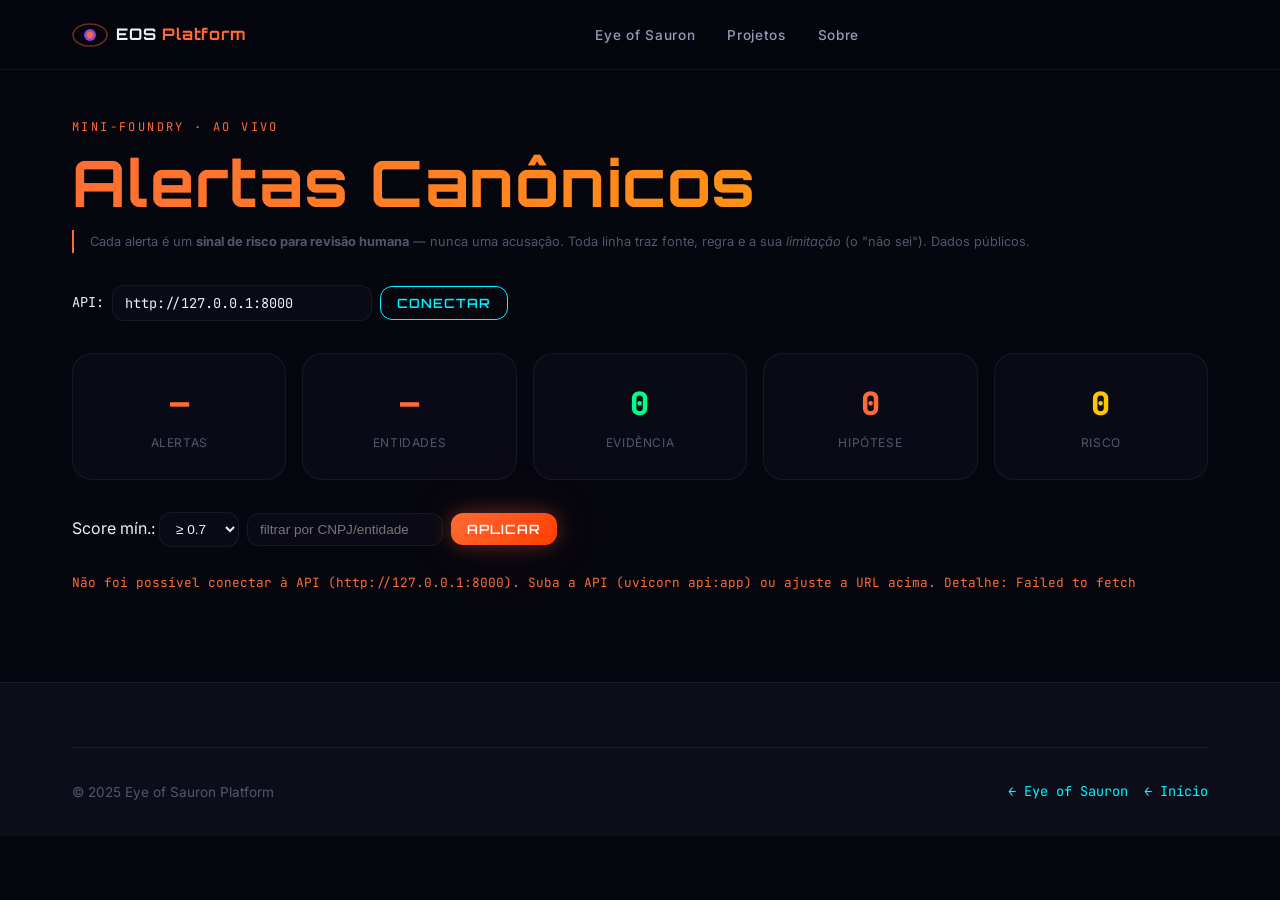
==== projects/eye-of-sauron/alertas.html @ 14bd3cc0 "feat: plataforma EOS (3 marcas) + página de alertas ao vivo Site-plataforma com identidade unificada" ====
<!DOCTYPE html>
<html lang="pt-BR">
<head>
  <meta charset="UTF-8" />
  <meta name="viewport" content="width=device-width, initial-scale=1.0" />
  <meta name="description" content="Alertas ao vivo — Eye of Sauron. Sinais de risco em dados públicos, servidos pela API do mini-Foundry. Para revisão humana, nunca acusações." />
  <title>Alertas ao vivo — Eye of Sauron</title>
  <link rel="stylesheet" href="../../assets/css/global.css" />
  <link rel="stylesheet" href="../../assets/css/brand-hub.css" />
  <style>
    .alertas-wrap { padding-top: calc(var(--navbar-height) + var(--space-2xl)); }
    .alertas-config {
      display: flex; gap: var(--space-sm); flex-wrap: wrap; align-items: center;
      margin-bottom: var(--space-xl); font-family: var(--font-mono); font-size: 0.85rem;
    }
    .alertas-config input {
      background: var(--bg-card); border: 1px solid var(--border-subtle);
      color: var(--text-primary); padding: 8px 12px; border-radius: var(--radius-md);
      font-family: var(--font-mono); font-size: 0.85rem;
    }
    #api-base { min-width: 260px; }
    .alertas-stats { display: grid; grid-template-columns: repeat(auto-fit, minmax(120px, 1fr));
      gap: var(--space-md); margin-bottom: var(--space-xl); }
    .kpi { background: var(--bg-card); border: 1px solid var(--border-subtle);
      border-radius: var(--radius-lg); padding: var(--space-lg); text-align: center; }
    .kpi-num { display: block; font-size: 2rem; font-weight: 800; color: var(--neon-amber);
      font-family: var(--font-mono); }
    .kpi-label { font-size: 0.75rem; color: var(--text-muted); text-transform: uppercase;
      letter-spacing: 0.05em; }
    .alertas-filtros { display: flex; gap: var(--space-sm); flex-wrap: wrap;
      align-items: center; margin-bottom: var(--space-lg); }
    .alertas-filtros select, .alertas-filtros input {
      background: var(--bg-card); border: 1px solid var(--border-subtle);
      color: var(--text-primary); padding: 8px 12px; border-radius: var(--radius-md);
      font-size: 0.85rem; }
    .alertas-status { font-family: var(--font-mono); font-size: 0.8rem;
      color: var(--text-muted); margin-bottom: var(--space-lg); }
    .alertas-status.ok { color: var(--neon-green); }
    .alertas-status.erro { color: var(--neon-amber); }
    #alertas-list { display: grid; gap: var(--space-md); }
    .alerta-card { padding: var(--space-lg); }
    .alerta-head { display: flex; align-items: center; gap: var(--space-sm); flex-wrap: wrap;
      margin-bottom: var(--space-sm); }
    .alerta-dot { width: 10px; height: 10px; border-radius: 50%; flex-shrink: 0; }
    .alerta-tipo { font-size: 1.05rem; margin: 0; }
    .alerta-score { margin-left: auto; font-family: var(--font-mono); font-size: 0.8rem;
      color: var(--text-muted); }
    .alerta-ent, .alerta-regra, .alerta-fonte, .alerta-limit {
      font-size: 0.9rem; margin: 4px 0; line-height: 1.5; }
    .alerta-fonte { color: var(--text-muted); font-size: 0.8rem; }
    .alerta-limit { color: var(--text-secondary); }
    .alertas-empty { color: var(--text-muted); text-align: center; padding: var(--space-2xl); }
    .alertas-disclaimer { font-size: 0.8rem; color: var(--text-muted);
      border-left: 2px solid var(--neon-amber); padding-left: var(--space-md);
      margin-bottom: var(--space-xl); }
  </style>
  <link rel="icon" type="image/svg+xml" href="../../assets/images/favicon.svg" />
</head>

<body class="brand-amber">
  <!-- NAVBAR -->
  <nav class="navbar" id="navbar">
    <div class="container navbar-inner">
      <a href="../../index.html" class="navbar-logo">
        <svg class="logo-eye" viewBox="0 0 36 36" fill="none"><ellipse cx="18" cy="18" rx="17" ry="11" stroke="#ff6b35" stroke-width="1.5" opacity="0.4"/><circle cx="18" cy="18" r="6" fill="url(#egA)"/><circle cx="18" cy="18" r="3" fill="#ff6b35" opacity="0.9"/><defs><radialGradient id="egA" cx="50%" cy="50%" r="50%"><stop offset="0%" stop-color="#ff6b35"/><stop offset="100%" stop-color="#7c3aed"/></radialGradient></defs></svg>
        <span>EOS <span class="accent">Platform</span></span>
      </a>
      <ul class="navbar-links" id="nav-links">
        <li><a href="index.html">Eye of Sauron</a></li>
        <li><a href="../index.html">Projetos</a></li>
        <li><a href="../../about.html">Sobre</a></li>
      </ul>
      <div class="navbar-actions">
        <button class="navbar-hamburger" id="hamburger"><span></span><span></span><span></span></button>
      </div>
    </div>
  </nav>

  <main class="container alertas-wrap">
    <span class="section-label" style="color: var(--neon-amber)">Mini-Foundry · ao vivo</span>
    <h1 class="gradient-text-amber" style="margin: 0.25rem 0 0.5rem;">Alertas Canônicos</h1>
    <p class="alertas-disclaimer">
      Cada alerta é um <strong>sinal de risco para revisão humana</strong> — nunca uma acusação.
      Toda linha traz fonte, regra e a sua <em>limitação</em> (o "não sei"). Dados públicos.
    </p>

    <!-- Config da API -->
    <div class="alertas-config">
      <label for="api-base">API:</label>
      <input id="api-base" type="text" placeholder="http://127.0.0.1:8000" />
      <button id="api-save" class="btn btn-outline" style="padding:8px 16px;">Conectar</button>
    </div>

    <!-- KPIs -->
    <div id="alertas-stats" class="alertas-stats"></div>

    <!-- Filtros -->
    <div class="alertas-filtros">
      <label>Score mín.:
        <select id="flt-score">
          <option value="">todos</option>
          <option value="0.5">≥ 0.5</option>
          <option value="0.7" selected>≥ 0.7</option>
          <option value="0.9">≥ 0.9</option>
        </select>
      </label>
      <input id="flt-entidade" type="text" placeholder="filtrar por CNPJ/entidade" />
      <button id="flt-aplicar" class="btn btn-amber" style="padding:8px 16px;">Aplicar</button>
    </div>

    <p id="alertas-status" class="alertas-status"></p>

    <!-- Lista -->
    <div id="alertas-list"></div>
  </main>

  <footer style="margin-top: var(--space-3xl);">
    <div class="container">
      <div class="footer-bottom" style="border-top: 1px solid var(--border-subtle); padding-top: var(--space-xl);">
        <p style="color: var(--text-muted); font-size: 0.85rem;">© 2025 Eye of Sauron Platform</p>
        <div style="display:flex; gap: 1rem;">
          <a href="index.html" style="color: var(--neon-cyan); font-size: 0.85rem; font-family: var(--font-mono);">← Eye of Sauron</a>
          <a href="../../index.html" style="color: var(--neon-cyan); font-size: 0.85rem; font-family: var(--font-mono);">← Início</a>
        </div>
      </div>
    </div>
  </footer>

  <script src="../../assets/js/alertas.js"></script>
</body>
</html>
---- assets/css/global.css ----
/* ============================================================
   EYE OF SAURON PLATFORM — Global Design System
   ============================================================ */

@import url('https://fonts.googleapis.com/css2?family=Orbitron:wght@400;500;600;700;800;900&family=Inter:wght@300;400;500;600;700&family=JetBrains+Mono:wght@400;500&display=swap');

/* ── CSS Custom Properties ─────────────────────────────────── */
:root {
  /* Background */
  --bg-primary:    #06060f;
  --bg-secondary:  #0d0d1a;
  --bg-card:       rgba(13, 13, 26, 0.7);
  --bg-glass:      rgba(255, 255, 255, 0.04);

  /* Neon Colors */
  --neon-cyan:     #00f5ff;
  --neon-purple:   #7c3aed;
  --neon-green:    #00ff88;  /* Devinho */
  --neon-amber:    #ff6b35;  /* Eye of Sauron */
  --neon-teal:     #2dd4bf;  /* Devinha */

  /* Text */
  --text-primary:  #f0f0f8;
  --text-secondary:#9999b8;
  --text-muted:    #55556a;

  /* Borders */
  --border-subtle: rgba(255, 255, 255, 0.06);
  --border-neon:   rgba(0, 245, 255, 0.3);

  /* Shadows */
  --shadow-neon-cyan:   0 0 20px rgba(0, 245, 255, 0.25), 0 0 60px rgba(0, 245, 255, 0.08);
  --shadow-neon-purple: 0 0 20px rgba(124, 58, 237, 0.35), 0 0 60px rgba(124, 58, 237, 0.1);
  --shadow-neon-amber:  0 0 20px rgba(255, 107, 53, 0.35), 0 0 60px rgba(255, 107, 53, 0.1);
  --shadow-neon-green:  0 0 20px rgba(0, 255, 136, 0.3),  0 0 60px rgba(0, 255, 136, 0.08);
  --shadow-neon-teal:   0 0 20px rgba(45, 212, 191, 0.3), 0 0 60px rgba(45, 212, 191, 0.08);
  --shadow-card:        0 8px 32px rgba(0, 0, 0, 0.4);

  /* Typography */
  --font-display: 'Orbitron', sans-serif;
  --font-body:    'Inter', sans-serif;
  --font-mono:    'JetBrains Mono', monospace;

  /* Spacing */
  --space-xs:  0.25rem;
  --space-sm:  0.5rem;
  --space-md:  1rem;
  --space-lg:  1.5rem;
  --space-xl:  2rem;
  --space-2xl: 3rem;
  --space-3xl: 4rem;
  --space-4xl: 6rem;

  /* Radius */
  --radius-sm:  6px;
  --radius-md:  12px;
  --radius-lg:  20px;
  --radius-xl:  32px;

  /* Transitions */
  --transition-fast:   0.15s ease;
  --transition-normal: 0.3s ease;
  --transition-slow:   0.6s ease;

  /* Navbar height */
  --navbar-height: 70px;
}

/* ── Reset & Base ───────────────────────────────────────────── */
*, *::before, *::after { box-sizing: border-box; margin: 0; padding: 0; }

html {
  scroll-behavior: smooth;
  font-size: 16px;
}

body {
  font-family: var(--font-body);
  background-color: var(--bg-primary);
  color: var(--text-primary);
  line-height: 1.6;
  min-height: 100vh;
  overflow-x: hidden;
}

/* Scrollbar */
::-webkit-scrollbar { width: 6px; }
::-webkit-scrollbar-track { background: var(--bg-primary); }
::-webkit-scrollbar-thumb { background: var(--neon-purple); border-radius: 3px; }
::-webkit-scrollbar-thumb:hover { background: var(--neon-cyan); }

::selection { background: rgba(0, 245, 255, 0.2); color: var(--neon-cyan); }

/* ── Typography ─────────────────────────────────────────────── */
h1, h2, h3, h4, h5, h6 {
  font-family: var(--font-display);
  font-weight: 700;
  line-height: 1.2;
  letter-spacing: 0.02em;
}

h1 { font-size: clamp(2rem, 5vw, 4rem); }
h2 { font-size: clamp(1.5rem, 3.5vw, 2.5rem); }
h3 { font-size: clamp(1.2rem, 2.5vw, 1.75rem); }
h4 { font-size: 1.25rem; }
h5 { font-size: 1rem; }

p { color: var(--text-secondary); line-height: 1.8; }
a { color: var(--neon-cyan); text-decoration: none; transition: color var(--transition-fast); }
a:hover { color: #fff; }

code, pre { font-family: var(--font-mono); }

/* ── Layout Utilities ───────────────────────────────────────── */
.container {
  width: 100%;
  max-width: 1200px;
  margin: 0 auto;
  padding: 0 var(--space-xl);
}

.container-wide {
  width: 100%;
  max-width: 1400px;
  margin: 0 auto;
  padding: 0 var(--space-xl);
}

.section {
  padding: var(--space-4xl) 0;
  position: relative;
}

.section-header {
  text-align: center;
  margin-bottom: var(--space-3xl);
}

.section-label {
  font-family: var(--font-mono);
  font-size: 0.75rem;
  letter-spacing: 0.2em;
  text-transform: uppercase;
  color: var(--neon-cyan);
  margin-bottom: var(--space-sm);
  display: block;
}

.section-title {
  margin-bottom: var(--space-md);
}

.section-desc {
  max-width: 600px;
  margin: 0 auto;
  font-size: 1.05rem;
}

/* ── Navbar ─────────────────────────────────────────────────── */
.navbar {
  position: fixed;
  top: 0; left: 0; right: 0;
  height: var(--navbar-height);
  z-index: 1000;
  display: flex;
  align-items: center;
  background: rgba(6, 6, 15, 0.85);
  backdrop-filter: blur(20px);
  -webkit-backdrop-filter: blur(20px);
  border-bottom: 1px solid var(--border-subtle);
  transition: background var(--transition-normal);
}

.navbar.scrolled {
  background: rgba(6, 6, 15, 0.97);
  box-shadow: 0 4px 30px rgba(0, 0, 0, 0.5);
}

.navbar-inner {
  display: flex;
  align-items: center;
  justify-content: space-between;
  width: 100%;
}

.navbar-logo {
  display: flex;
  align-items: center;
  gap: var(--space-sm);
  font-family: var(--font-display);
  font-size: 1rem;
  font-weight: 700;
  color: var(--text-primary);
  letter-spacing: 0.05em;
}

.navbar-logo .logo-eye {
  width: 36px;
  height: 36px;
}

.navbar-logo span.accent { color: var(--neon-amber); }

.navbar-links {
  display: flex;
  align-items: center;
  gap: var(--space-xl);
  list-style: none;
}

.navbar-links a {
  font-size: 0.85rem;
  font-weight: 500;
  letter-spacing: 0.05em;
  color: var(--text-secondary);
  transition: color var(--transition-fast);
  position: relative;
}

.navbar-links a::after {
  content: '';
  position: absolute;
  bottom: -4px; left: 0;
  width: 0; height: 1px;
  background: var(--neon-cyan);
  transition: width var(--transition-normal);
}

.navbar-links a:hover { color: var(--neon-cyan); }
.navbar-links a:hover::after { width: 100%; }

.navbar-actions {
  display: flex;
  align-items: center;
  gap: var(--space-md);
}

/* Language Toggle */
.lang-toggle {
  display: flex;
  background: var(--bg-glass);
  border: 1px solid var(--border-subtle);
  border-radius: var(--radius-sm);
  overflow: hidden;
}

.lang-btn {
  padding: 4px 10px;
  font-family: var(--font-mono);
  font-size: 0.7rem;
  letter-spacing: 0.1em;
  color: var(--text-muted);
  background: transparent;
  border: none;
  cursor: pointer;
  transition: all var(--transition-fast);
}

.lang-btn.active {
  background: var(--neon-cyan);
  color: var(--bg-primary);
  font-weight: 700;
}

.navbar-hamburger {
  display: none;
  flex-direction: column;
  gap: 5px;
  cursor: pointer;
  padding: var(--space-sm);
  background: none;
  border: none;
}

.navbar-hamburger span {
  display: block;
  width: 24px;
  height: 2px;
  background: var(--text-primary);
  border-radius: 2px;
  transition: all var(--transition-normal);
}

/* ── Buttons ─────────────────────────────────────────────────── */
.btn {
  display: inline-flex;
  align-items: center;
  gap: var(--space-sm);
  padding: 0.75rem 1.75rem;
  border-radius: var(--radius-md);
  font-family: var(--font-display);
  font-size: 0.8rem;
  font-weight: 600;
  letter-spacing: 0.08em;
  text-transform: uppercase;
  cursor: pointer;
  border: none;
  transition: all var(--transition-normal);
  position: relative;
  overflow: hidden;
}

.btn::before {
  content: '';
  position: absolute;
  inset: 0;
  opacity: 0;
  transition: opacity var(--transition-normal);
}

.btn:hover::before { opacity: 1; }

.btn-primary {
  background: linear-gradient(135deg, var(--neon-cyan), var(--neon-purple));
  color: #fff;
  box-shadow: var(--shadow-neon-cyan);
}

.btn-primary:hover {
  transform: translateY(-2px);
  box-shadow: 0 0 30px rgba(0, 245, 255, 0.4), 0 0 80px rgba(0, 245, 255, 0.15);
  color: #fff;
}

.btn-outline {
  background: transparent;
  color: var(--neon-cyan);
  border: 1px solid var(--neon-cyan);
}

.btn-outline:hover {
  background: rgba(0, 245, 255, 0.08);
  transform: translateY(-2px);
  box-shadow: var(--shadow-neon-cyan);
  color: var(--neon-cyan);
}

.btn-amber {
  background: linear-gradient(135deg, var(--neon-amber), #ff3e00);
  color: #fff;
  box-shadow: var(--shadow-neon-amber);
}

.btn-amber:hover {
  transform: translateY(-2px);
  box-shadow: 0 0 30px rgba(255, 107, 53, 0.5);
  color: #fff;
}

.btn-green {
  background: linear-gradient(135deg, var(--neon-green), #00cc6a);
  color: var(--bg-primary);
  box-shadow: var(--shadow-neon-green);
}

.btn-green:hover {
  transform: translateY(-2px);
  box-shadow: 0 0 30px rgba(0, 255, 136, 0.5);
  color: var(--bg-primary);
}

.btn-teal {
  background: linear-gradient(135deg, var(--neon-teal), #0ea5e9);
  color: var(--bg-primary);
  box-shadow: var(--shadow-neon-teal);
}

.btn-teal:hover {
  transform: translateY(-2px);
  box-shadow: 0 0 30px rgba(45, 212, 191, 0.5);
  color: var(--bg-primary);
}

/* ── Cards ───────────────────────────────────────────────────── */
.card {
  background: var(--bg-card);
  border: 1px solid var(--border-subtle);
  border-radius: var(--radius-lg);
  padding: var(--space-xl);
  backdrop-filter: blur(12px);
  -webkit-backdrop-filter: blur(12px);
  transition: all var(--transition-normal);
  position: relative;
  overflow: hidden;
}

.card::before {
  content: '';
  position: absolute;
  top: 0; left: 0; right: 0;
  height: 1px;
  background: linear-gradient(90deg, transparent, var(--neon-cyan), transparent);
  opacity: 0;
  transition: opacity var(--transition-normal);
}

.card:hover {
  transform: translateY(-4px);
  border-color: rgba(0, 245, 255, 0.2);
  box-shadow: var(--shadow-card), var(--shadow-neon-cyan);
}

.card:hover::before { opacity: 1; }

.card-amber:hover {
  border-color: rgba(255, 107, 53, 0.3);
  box-shadow: var(--shadow-card), var(--shadow-neon-amber);
}

.card-amber::before {
  background: linear-gradient(90deg, transparent, var(--neon-amber), transparent);
}

.card-green:hover {
  border-color: rgba(0, 255, 136, 0.3);
  box-shadow: var(--shadow-card), var(--shadow-neon-green);
}

.card-green::before {
  background: linear-gradient(90deg, transparent, var(--neon-green), transparent);
}

.card-teal:hover {
  border-color: rgba(45, 212, 191, 0.3);
  box-shadow: var(--shadow-card), var(--shadow-neon-teal);
}

.card-teal::before {
  background: linear-gradient(90deg, transparent, var(--neon-teal), transparent);
}

/* ── Badges / Tags ───────────────────────────────────────────── */
.badge {
  display: inline-flex;
  align-items: center;
  gap: 4px;
  padding: 3px 10px;
  border-radius: 100px;
  font-size: 0.7rem;
  font-weight: 600;
  letter-spacing: 0.05em;
  text-transform: uppercase;
  font-family: var(--font-mono);
}

.badge-cyan   { background: rgba(0,245,255,0.12);   color: var(--neon-cyan);   border: 1px solid rgba(0,245,255,0.25); }
.badge-amber  { background: rgba(255,107,53,0.12);  color: var(--neon-amber);  border: 1px solid rgba(255,107,53,0.25);}
.badge-green  { background: rgba(0,255,136,0.12);   color: var(--neon-green);  border: 1px solid rgba(0,255,136,0.25); }
.badge-purple { background: rgba(124,58,237,0.15);  color: #a78bfa;            border: 1px solid rgba(124,58,237,0.3); }
.badge-teal   { background: rgba(45,212,191,0.12);   color: var(--neon-teal);   border: 1px solid rgba(45,212,191,0.25);}

.badge-status-active      { background: rgba(0,255,136,0.15); color: var(--neon-green); border: 1px solid rgba(0,255,136,0.3); }
.badge-status-development { background: rgba(255,197,0,0.12); color: #ffc500;           border: 1px solid rgba(255,197,0,0.25); }
.badge-status-planning    { background: rgba(148,163,184,0.1);color: #94a3b8;           border: 1px solid rgba(148,163,184,0.2);}

/* ── Grid Utilities ─────────────────────────────────────────── */
.grid-2 { display: grid; grid-template-columns: repeat(2, 1fr); gap: var(--space-xl); }
.grid-3 { display: grid; grid-template-columns: repeat(3, 1fr); gap: var(--space-xl); }
.grid-4 { display: grid; grid-template-columns: repeat(4, 1fr); gap: var(--space-lg); }

/* ── Gradient Text ───────────────────────────────────────────── */
.gradient-text {
  background: linear-gradient(135deg, var(--neon-cyan), var(--neon-purple));
  -webkit-background-clip: text;
  -webkit-text-fill-color: transparent;
  background-clip: text;
}

.gradient-text-amber {
  background: linear-gradient(135deg, var(--neon-amber), #ffaa00);
  -webkit-background-clip: text;
  -webkit-text-fill-color: transparent;
  background-clip: text;
}

.gradient-text-green {
  background: linear-gradient(135deg, var(--neon-green), #00cc6a);
  -webkit-background-clip: text;
  -webkit-text-fill-color: transparent;
  background-clip: text;
}

.gradient-text-teal {
  background: linear-gradient(135deg, var(--neon-teal), #0ea5e9);
  -webkit-background-clip: text;
  -webkit-text-fill-color: transparent;
  background-clip: text;
}

/* ── Glow Effects ────────────────────────────────────────────── */
.glow-cyan   { text-shadow: 0 0 20px rgba(0, 245, 255, 0.6); }
.glow-amber  { text-shadow: 0 0 20px rgba(255, 107, 53, 0.7); }
.glow-green  { text-shadow: 0 0 20px rgba(0, 255, 136, 0.6); }
.glow-teal   { text-shadow: 0 0 20px rgba(45, 212, 191, 0.6); }

/* ── Divider ─────────────────────────────────────────────────── */
.divider {
  height: 1px;
  background: linear-gradient(90deg, transparent, var(--border-subtle), transparent);
  margin: var(--space-2xl) 0;
}

/* ── Footer ─────────────────────────────────────────────────── */
footer {
  background: var(--bg-secondary);
  border-top: 1px solid var(--border-subtle);
  padding: var(--space-3xl) 0 var(--space-xl);
}

.footer-grid {
  display: grid;
  grid-template-columns: 2fr 1fr 1fr 1fr;
  gap: var(--space-3xl);
  margin-bottom: var(--space-3xl);
}

.footer-brand .footer-logo {
  font-family: var(--font-display);
  font-size: 1.1rem;
  font-weight: 800;
  color: var(--text-primary);
  margin-bottom: var(--space-md);
  display: block;
}

.footer-brand p { font-size: 0.9rem; max-width: 280px; }

.footer-heading {
  font-family: var(--font-mono);
  font-size: 0.7rem;
  letter-spacing: 0.2em;
  text-transform: uppercase;
  color: var(--neon-cyan);
  margin-bottom: var(--space-lg);
  display: block;
}

.footer-links {
  list-style: none;
  display: flex;
  flex-direction: column;
  gap: var(--space-sm);
}

.footer-links a {
  font-size: 0.9rem;
  color: var(--text-secondary);
}
.footer-links a:hover { color: var(--text-primary); }

.footer-bottom {
  display: flex;
  align-items: center;
  justify-content: space-between;
  padding-top: var(--space-xl);
  border-top: 1px solid var(--border-subtle);
  font-size: 0.8rem;
  color: var(--text-muted);
}

.social-links {
  display: flex;
  gap: var(--space-md);
}

.social-link {
  width: 38px; height: 38px;
  display: flex;
  align-items: center;
  justify-content: center;
  border-radius: var(--radius-sm);
  border: 1px solid var(--border-subtle);
  background: var(--bg-glass);
  color: var(--text-secondary);
  font-size: 1rem;
  transition: all var(--transition-normal);
}

.social-link:hover {
  border-color: var(--neon-cyan);
  color: var(--neon-cyan);
  box-shadow: var(--shadow-neon-cyan);
  background: rgba(0, 245, 255, 0.05);
}

/* ── Animations ─────────────────────────────────────────────── */
@keyframes fadeInUp {
  from { opacity: 0; transform: translateY(30px); }
  to   { opacity: 1; transform: translateY(0); }
}

@keyframes fadeIn {
  from { opacity: 0; }
  to   { opacity: 1; }
}

@keyframes pulse {
  0%, 100% { opacity: 1; }
  50%       { opacity: 0.5; }
}

@keyframes spin {
  from { transform: rotate(0deg); }
  to   { transform: rotate(360deg); }
}

@keyframes scanline {
  0%   { transform: translateY(-100%); }
  100% { transform: translateY(100vh); }
}

@keyframes glitch {
  0%   { clip-path: inset(40% 0 61% 0); transform: skew(-1deg); }
  20%  { clip-path: inset(92% 0 1% 0);  transform: skew(0.5deg); }
  40%  { clip-path: inset(43% 0 1% 0);  transform: skew(-0.5deg); }
  60%  { clip-path: inset(25% 0 58% 0); transform: skew(1deg); }
  80%  { clip-path: inset(54% 0 7% 0);  transform: skew(-0.5deg); }
  100% { clip-path: inset(58% 0 43% 0); transform: skew(0.5deg); }
}

@keyframes neonPulse {
  0%, 100% { box-shadow: 0 0 5px var(--neon-cyan), 0 0 10px var(--neon-cyan), 0 0 20px var(--neon-cyan); }
  50%       { box-shadow: 0 0 10px var(--neon-cyan), 0 0 30px var(--neon-cyan), 0 0 60px var(--neon-cyan); }
}

@keyframes float {
  0%, 100% { transform: translateY(0); }
  50%       { transform: translateY(-10px); }
}

.animate-fade-up   { animation: fadeInUp 0.7s ease both; }
.animate-fade-in   { animation: fadeIn 0.5s ease both; }
.animate-float     { animation: float 3s ease-in-out infinite; }
.animate-pulse     { animation: pulse 2s ease-in-out infinite; }

.delay-100 { animation-delay: 0.1s; }
.delay-200 { animation-delay: 0.2s; }
.delay-300 { animation-delay: 0.3s; }
.delay-400 { animation-delay: 0.4s; }
.delay-500 { animation-delay: 0.5s; }
.delay-600 { animation-delay: 0.6s; }

/* Scroll reveal */
.reveal {
  opacity: 0;
  transform: translateY(30px);
  transition: opacity 0.7s ease, transform 0.7s ease;
}
.reveal.visible {
  opacity: 1;
  transform: translateY(0);
}

/* ── Responsive ─────────────────────────────────────────────── */
@media (max-width: 1024px) {
  .grid-4 { grid-template-columns: repeat(2, 1fr); }
  .footer-grid { grid-template-columns: 1fr 1fr; }
}

@media (max-width: 768px) {
  :root { --space-4xl: 4rem; --space-3xl: 3rem; }
  .container, .container-wide { padding: 0 var(--space-lg); }
  .grid-2, .grid-3, .grid-4 { grid-template-columns: 1fr; }
  .footer-grid { grid-template-columns: 1fr; gap: var(--space-xl); }

  .navbar-links { display: none; }
  .navbar-links.open {
    display: flex;
    flex-direction: column;
    position: fixed;
    top: var(--navbar-height);
    left: 0; right: 0;
    background: rgba(6, 6, 15, 0.98);
    padding: var(--space-xl);
    gap: var(--space-lg);
    border-bottom: 1px solid var(--border-subtle);
    backdrop-filter: blur(20px);
  }
  .navbar-hamburger { display: flex; }
  .footer-bottom { flex-direction: column; gap: var(--space-md); text-align: center; }
}

@media (max-width: 480px) {
  h1 { font-size: 1.8rem; }
  h2 { font-size: 1.4rem; }
}
---- assets/css/brand-hub.css ----
/* ============================================================
   Brand Hub Styles (shared: Eye of Sauron + Devinho)
   ============================================================ */

/* ── Brand Hero ──────────────────────────────────────────────── */
.brand-hero {
  position: relative;
  min-height: 70vh;
  display: flex;
  align-items: center;
  padding-top: var(--navbar-height);
  overflow: hidden;
}

.brand-hero-bg {
  position: absolute;
  inset: 0;
  z-index: 0;
  overflow: hidden;
}

.brand-hero-glow {
  position: absolute;
  top: 50%; left: 50%;
  transform: translate(-50%, -50%);
  width: 700px; height: 700px;
  border-radius: 50%;
  background: radial-gradient(circle, rgba(255, 107, 53, 0.08) 0%, transparent 70%);
  pointer-events: none;
}

.brand-hero-glow-green {
  background: radial-gradient(circle, rgba(0, 255, 136, 0.06) 0%, transparent 70%);
}

.brand-hero-glow-teal {
  background: radial-gradient(circle, rgba(45, 212, 191, 0.06) 0%, transparent 70%);
}

/* Devinha terminal lines (teal) */
.terminal-bg-teal .term-line { color: rgba(45, 212, 191, 0.18); }

/* Concentric rings (Eye of Sauron) */
.brand-hero-rings {
  position: absolute;
  top: 50%; left: 50%;
  transform: translate(-50%, -50%);
}

.ring {
  position: absolute;
  border-radius: 50%;
  border: 1px solid rgba(255, 107, 53, 0.15);
  top: 50%; left: 50%;
  transform: translate(-50%, -50%);
  animation: spin linear infinite;
}

.ring-1 { width: 500px; height: 300px; animation-duration: 25s; }
.ring-2 { width: 700px; height: 420px; animation-duration: 40s; animation-direction: reverse; border-style: dashed; opacity: 0.5; }
.ring-3 { width: 900px; height: 540px; animation-duration: 60s; opacity: 0.3; }

/* Terminal background (Devinho) */
.terminal-bg {
  position: absolute;
  inset: 0;
  overflow: hidden;
}

.term-line {
  position: absolute;
  left: 5%;
  font-family: var(--font-mono);
  font-size: 0.75rem;
  color: rgba(0, 255, 136, 0.18);
  white-space: nowrap;
  animation: fadeIn 0.5s ease both;
  letter-spacing: 0.05em;
}

/* Brand Hero Content */
.brand-hero-content {
  position: relative;
  z-index: 2;
  text-align: center;
  padding: var(--space-4xl) 0;
  display: flex;
  flex-direction: column;
  align-items: center;
  gap: var(--space-lg);
}

.brand-eye-icon {
  width: 120px;
  height: 120px;
  margin: 0 auto var(--space-lg);
  filter: drop-shadow(0 0 20px rgba(255, 107, 53, 0.4));
  animation: float 4s ease-in-out infinite;
}

.brand-robot-icon {
  width: 140px;
  height: 140px;
  margin: 0 auto var(--space-lg);
  filter: drop-shadow(0 0 20px rgba(0, 255, 136, 0.3));
  animation: float 3.5s ease-in-out infinite;
}

.brand-hero-title {
  font-size: clamp(3rem, 7vw, 5.5rem);
  font-weight: 900;
  letter-spacing: -0.02em;
  margin-bottom: var(--space-xs);
}

.brand-hero-tagline {
  font-family: var(--font-mono);
  font-size: 1rem;
  letter-spacing: 0.15em;
  color: var(--text-muted);
  text-transform: uppercase;
  margin-bottom: var(--space-md);
}

.brand-hero-desc {
  max-width: 600px;
  font-size: 1.05rem;
  line-height: 1.8;
  color: var(--text-secondary);
  margin-bottom: var(--space-lg);
}

/* Stats */
.brand-hero-stats {
  display: flex;
  align-items: center;
  gap: var(--space-2xl);
  padding: var(--space-lg) var(--space-2xl);
  background: var(--bg-glass);
  border: 1px solid var(--border-subtle);
  border-radius: var(--radius-xl);
  backdrop-filter: blur(12px);
}

.bstat { text-align: center; }
.bstat-n {
  font-family: var(--font-display);
  font-size: 2rem;
  font-weight: 800;
  color: var(--neon-amber);
  display: inline;
}
.bstat-l {
  display: block;
  font-size: 0.75rem;
  color: var(--text-muted);
  text-transform: uppercase;
  letter-spacing: 0.1em;
  font-family: var(--font-mono);
  margin-top: 4px;
}
.bstat-div {
  width: 1px; height: 40px;
  background: var(--border-subtle);
}

.brand-hero-badges {
  display: flex;
  gap: var(--space-sm);
  flex-wrap: wrap;
  justify-content: center;
  margin-top: var(--space-md);
}

/* ── Mission Section ─────────────────────────────────────────── */
.mission-grid {
  display: grid;
  grid-template-columns: 1fr 1fr;
  gap: var(--space-3xl);
  align-items: start;
}

.mission-text { }
.mission-text h2 { margin: var(--space-sm) 0 var(--space-md); }
.mission-text p  { font-size: 0.95rem; }

.mission-pillars {
  display: flex;
  flex-direction: column;
  gap: var(--space-lg);
}

.pillar {
  padding: var(--space-lg);
  background: var(--bg-glass);
  border: 1px solid var(--border-subtle);
  border-radius: var(--radius-md);
  backdrop-filter: blur(8px);
  transition: all var(--transition-normal);
}

.pillar:hover {
  border-color: rgba(255, 107, 53, 0.25);
  transform: translateX(4px);
}

.pillar-icon { font-size: 1.5rem; margin-bottom: var(--space-sm); }
.pillar h4 { font-size: 1rem; color: var(--text-primary); margin-bottom: var(--space-xs); }
.pillar p  { font-size: 0.85rem; margin: 0; }

/* ── Brand Project Cards ─────────────────────────────────────── */
.brand-proj-card {
  display: flex;
  flex-direction: column;
  gap: var(--space-md);
  text-decoration: none;
  color: inherit;
  cursor: pointer;
  position: relative;
}

.brand-proj-card h3 {
  font-size: 1.15rem;
  color: var(--text-primary);
}
.brand-proj-card p { font-size: 0.875rem; }

.bpc-header {
  display: flex;
  align-items: center;
  justify-content: space-between;
}

.bpc-arrow {
  font-size: 1.3rem;
  color: var(--neon-cyan);
  font-family: var(--font-mono);
  margin-top: auto;
  transition: transform var(--transition-fast);
}

.brand-proj-card:hover .bpc-arrow { transform: translateX(4px); }
.brand-proj-card:hover h3 { color: var(--neon-cyan); }

/* ── Devinho Pipeline ────────────────────────────────────────── */
.devinho-pipeline {
  display: flex;
  align-items: flex-start;
  justify-content: center;
  gap: 0;
  flex-wrap: wrap;
}

.pipeline-step {
  display: flex;
  flex-direction: column;
  align-items: center;
  text-align: center;
  width: 150px;
  gap: var(--space-sm);
}

.pipe-icon {
  width: 64px; height: 64px;
  display: flex;
  align-items: center;
  justify-content: center;
  border-radius: var(--radius-md);
  border: 1px solid;
  background: rgba(0, 255, 136, 0.05);
  transition: all var(--transition-normal);
}

.pipeline-step:hover .pipe-icon {
  background: rgba(0, 255, 136, 0.1);
  box-shadow: var(--shadow-neon-green);
  transform: translateY(-4px);
}

.pipeline-step h4 {
  font-size: 0.875rem;
  color: var(--text-primary);
  font-family: var(--font-display);
}

.pipeline-step p {
  font-size: 0.75rem;
  line-height: 1.5;
}

.pipeline-arrow {
  font-size: 1.5rem;
  color: var(--neon-green);
  opacity: 0.4;
  padding: 0 var(--space-sm);
  padding-top: 20px;
}

/* ── Roadmap ─────────────────────────────────────────────────── */
.roadmap {
  display: flex;
  flex-direction: column;
  gap: var(--space-md);
  max-width: 600px;
  margin: 0 auto;
}

.roadmap-item {
  display: flex;
  align-items: flex-start;
  gap: var(--space-lg);
  padding: var(--space-lg);
  background: var(--bg-glass);
  border: 1px solid var(--border-subtle);
  border-radius: var(--radius-md);
}

.rm-dot {
  width: 36px; height: 36px;
  border-radius: 50%;
  display: flex;
  align-items: center;
  justify-content: center;
  font-size: 0.875rem;
  flex-shrink: 0;
  font-weight: 700;
}

.rm-done {
  background: rgba(0, 255, 136, 0.15);
  border: 1px solid var(--neon-green);
  color: var(--neon-green);
}

.rm-active {
  background: rgba(0, 245, 255, 0.1);
  border: 2px solid var(--neon-cyan);
  color: var(--neon-cyan);
  box-shadow: var(--shadow-neon-cyan);
  animation: neonPulse 2s ease-in-out infinite;
}

.rm-planned {
  background: rgba(148, 163, 184, 0.08);
  border: 1px solid rgba(148, 163, 184, 0.2);
  color: var(--text-muted);
}

.rm-content h4 { font-size: 1rem; color: var(--text-primary); margin-bottom: 4px; }
.rm-content p  { font-size: 0.875rem; margin: 0; }

/* ── Responsive ─────────────────────────────────────────────── */
@media (max-width: 768px) {
  .mission-grid { grid-template-columns: 1fr; }
  .brand-hero-stats { flex-wrap: wrap; gap: var(--space-lg); }
  .bstat-div { display: none; }
  .devinho-pipeline { gap: var(--space-sm); }
  .pipeline-arrow { display: none; }
  .pipeline-step { width: calc(50% - var(--space-sm)); }
}
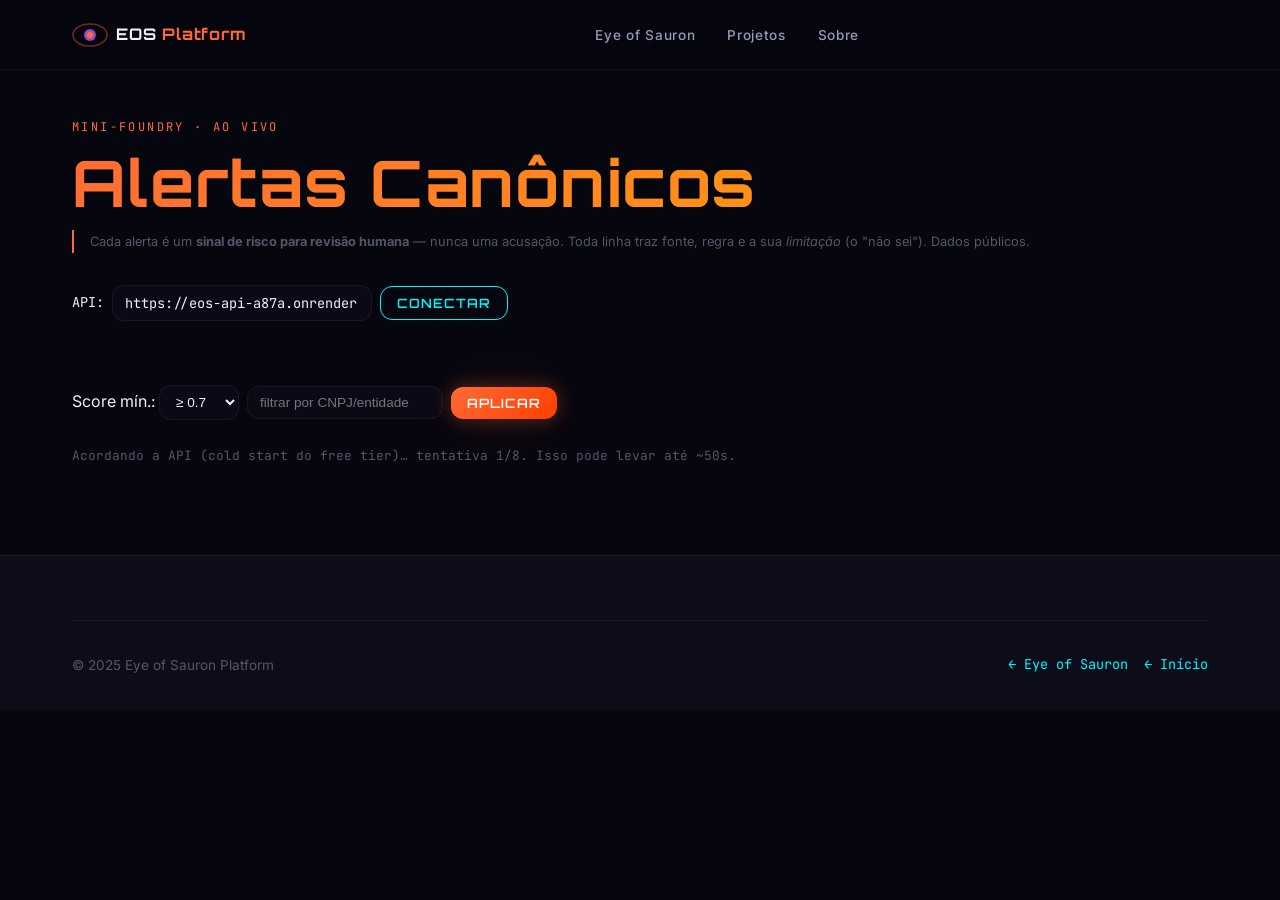
==== commit ac6c6c1d: "feat: aponta a página de alertas para a API pública (Render) + cold start - alertas.js: base default" ====
--- a/projects/eye-of-sauron/alertas.html
+++ b/projects/eye-of-sauron/alertas.html
@@ -87,7 +87,7 @@
     <!-- Config da API -->
     <div class="alertas-config">
       <label for="api-base">API:</label>
-      <input id="api-base" type="text" placeholder="http://127.0.0.1:8000" />
+      <input id="api-base" type="text" placeholder="https://eos-api-a87a.onrender.com" />
       <button id="api-save" class="btn btn-outline" style="padding:8px 16px;">Conectar</button>
     </div>
 
